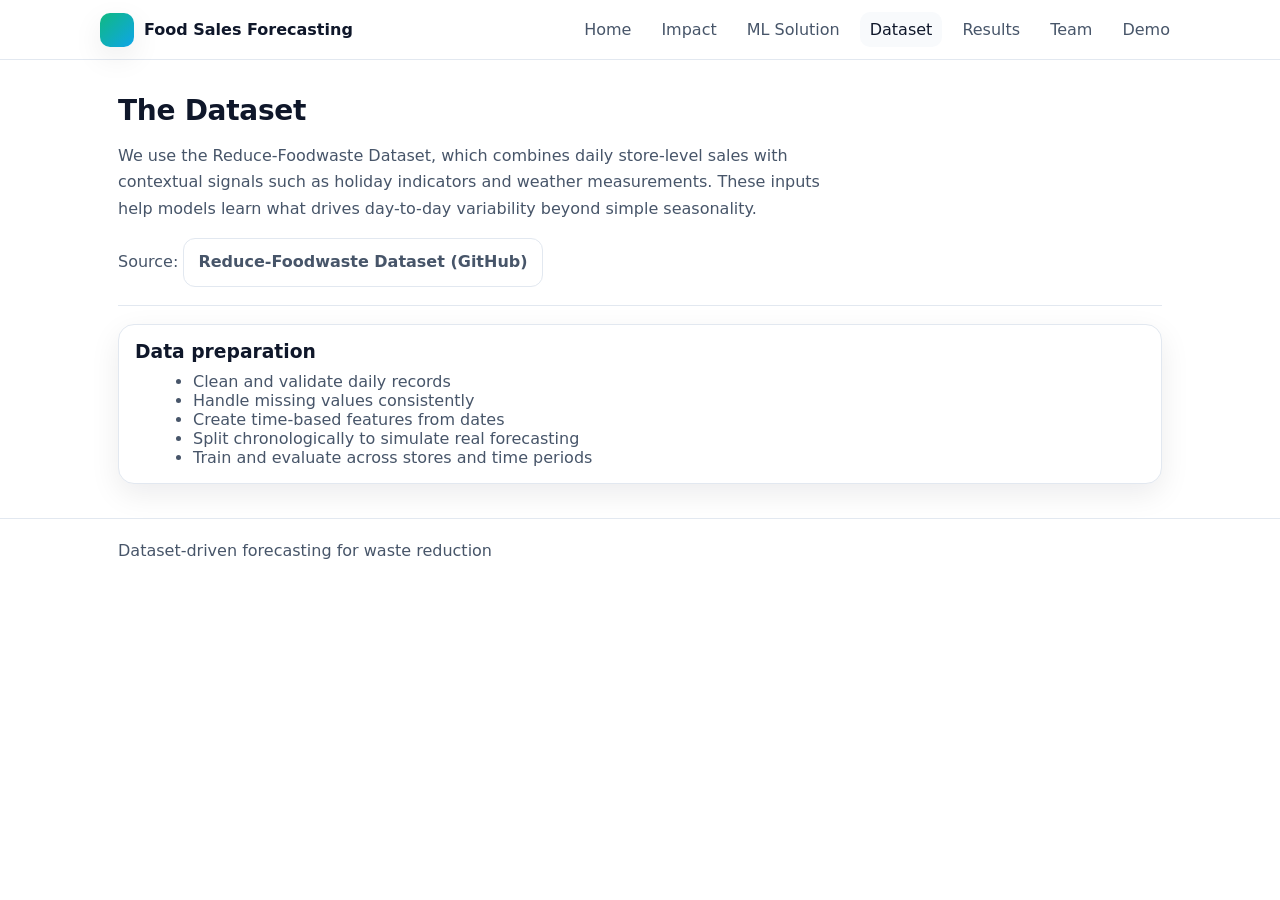
==== docs/dataset.html @ 309f730d "website" ====
<!doctype html>
<html lang="en">
<head>
  <meta charset="utf-8" />
  <meta name="viewport" content="width=device-width,initial-scale=1" />
  <title>Dataset · Food Sales Forecasting</title>
  <link rel="stylesheet" href="assets/style.css" />
</head>
<body>
  <header class="nav">
    <div class="container nav-inner">
      <a class="brand" href="index.html"><span class="logo"></span> Food Sales Forecasting</a>
      <nav class="links">
        <a href="index.html">Home</a>
        <a href="impact.html">Impact</a>
        <a href="ml-solution.html">ML Solution</a>
        <a class="active" href="dataset.html">Dataset</a>
        <a href="results.html">Results</a>
        <a href="team.html">Team</a>
        <a href="demo.html">Demo</a>
      </nav>
    </div>
  </header>

  <main class="section">
    <div class="container">
      <h2>The Dataset</h2>
      <p class="lead">
        We use the Reduce-Foodwaste Dataset, which combines daily store-level sales with contextual signals
        such as holiday indicators and weather measurements. These inputs help models learn what drives
        day-to-day variability beyond simple seasonality.
      </p>

      <p>
        Source:
        <a class="btn" href="https://github.com/Green-AI-Hub-Mittelstand/Reduce-Foodwaste-Dataset" target="_blank" rel="noreferrer">
          Reduce-Foodwaste Dataset (GitHub)
        </a>
      </p>

      <hr />

      <div class="pipe">
        <h3>Data preparation</h3>
        <ul>
          <li>Clean and validate daily records</li>
          <li>Handle missing values consistently</li>
          <li>Create time-based features from dates</li>
          <li>Split chronologically to simulate real forecasting</li>
          <li>Train and evaluate across stores and time periods</li>
        </ul>
      </div>
    </div>
  </main>

  <footer class="footer">
    <div class="container">Dataset-driven forecasting for waste reduction</div>
  </footer>
</body>
</html>
---- docs/assets/style.css ----
:root{
    --bg:#ffffff;
    --text:#0f172a;
    --muted:#475569;
    --card:#f8fafc;
    --border:#e2e8f0;
    --accent:#10b981; /* green/teal */
    --accent2:#0ea5e9; /* blue for subtle gradients */
    --shadow: 0 10px 30px rgba(2,6,23,.08);
    --radius:16px;
    --max: 1080px;
  }
  
  *{box-sizing:border-box}
  html,body{margin:0;padding:0;font-family:system-ui,-apple-system,Segoe UI,Roboto,Arial; color:var(--text); background:var(--bg)}
  a{color:inherit;text-decoration:none}
  p{line-height:1.65;color:var(--muted)}
  .container{max-width:var(--max);margin:0 auto;padding:0 18px}
  
  .nav{
    position:sticky; top:0; z-index:10;
    backdrop-filter:saturate(180%) blur(10px);
    background:rgba(255,255,255,.8);
    border-bottom:1px solid var(--border);
  }
  .nav-inner{display:flex;align-items:center;justify-content:space-between;padding:12px 0;gap:10px}
  .brand{display:flex;align-items:center;gap:10px;font-weight:700}
  .logo{
    width:34px;height:34px;border-radius:10px;
    background: linear-gradient(135deg,var(--accent),var(--accent2));
    box-shadow: var(--shadow);
  }
  .links{display:flex;flex-wrap:wrap;gap:10px}
  .links a{padding:8px 10px;border-radius:10px;color:var(--muted)}
  .links a.active, .links a:hover{background:var(--card);color:var(--text)}
  
  .hero{
    padding:62px 0 30px;
    background:
      radial-gradient(900px 400px at 10% -10%, rgba(16,185,129,.18), transparent 60%),
      radial-gradient(700px 320px at 90% 0%, rgba(14,165,233,.16), transparent 55%);
    border-bottom:1px solid var(--border);
  }
  .hero-grid{display:grid;grid-template-columns:1.3fr .7fr;gap:22px;align-items:center}
  @media (max-width: 900px){.hero-grid{grid-template-columns:1fr}}
  h1{margin:0 0 10px;font-size:44px;letter-spacing:-.02em;line-height:1.05}
  @media (max-width: 520px){h1{font-size:34px}}
  .kicker{display:inline-flex;gap:10px;align-items:center;padding:6px 10px;border:1px solid var(--border);border-radius:999px;background:#fff; color:var(--muted)}
  .kicker b{color:var(--text)}
  .cta{display:flex;gap:10px;flex-wrap:wrap;margin-top:16px}
  .btn{
    display:inline-flex;align-items:center;justify-content:center;
    padding:10px 14px;border-radius:12px;border:1px solid var(--border);
    background:#fff; box-shadow: none; font-weight:600;
  }
  .btn.primary{border-color:transparent;background:var(--text);color:#fff}
  .btn:hover{transform: translateY(-1px)}
  .badge{display:inline-flex;align-items:center;gap:8px;padding:10px 12px;border-radius:var(--radius);background:#fff;border:1px solid var(--border);box-shadow: var(--shadow)}
  .badge strong{display:block}
  .badge small{color:var(--muted)}
  
  .section{padding:34px 0}
  .section h2{margin:0 0 10px;font-size:28px;letter-spacing:-.01em}
  .section .lead{max-width:70ch}
  
  .grid3{display:grid;grid-template-columns:repeat(3,1fr);gap:14px;margin-top:16px}
  @media (max-width: 900px){.grid3{grid-template-columns:1fr}}
  .card{
    background:var(--card); border:1px solid var(--border); border-radius:var(--radius);
    padding:16px; box-shadow: none;
  }
  .card h3{margin:0 0 8px;font-size:18px}
  .card p{margin:0}
  
  .pipeline{display:grid;grid-template-columns:repeat(3,1fr);gap:14px;margin-top:14px}
  @media (max-width: 900px){.pipeline{grid-template-columns:1fr}}
  .pipe{
    background:#fff;border:1px solid var(--border);border-radius:var(--radius);padding:16px;box-shadow:var(--shadow)
  }
  .pipe h3{margin:0 0 8px}
  ul{margin:10px 0 0 18px;color:var(--muted)}
  hr{border:none;border-top:1px solid var(--border);margin:18px 0}
  
  .footer{
    padding:22px 0 30px;border-top:1px solid var(--border);color:var(--muted)
  }
  
  .table{
    width:100%; border-collapse:collapse; overflow:hidden; border-radius:12px; border:1px solid var(--border);
    background:#fff
  }
  .table th, .table td{padding:10px 12px;border-bottom:1px solid var(--border);text-align:left}
  .table th{background:var(--card);font-weight:700}
  .table tr:last-child td{border-bottom:none}
  
  .form{display:grid;grid-template-columns:repeat(2,1fr);gap:12px;margin-top:14px}
  @media (max-width: 900px){.form{grid-template-columns:1fr}}
  input, select{
    width:100%; padding:10px 12px; border-radius:12px; border:1px solid var(--border);
    background:#fff; outline:none;
  }
  pre{
    background:#0b1220;color:#e2e8f0; padding:14px; border-radius:14px; overflow:auto; border:1px solid rgba(226,232,240,.15)
  }
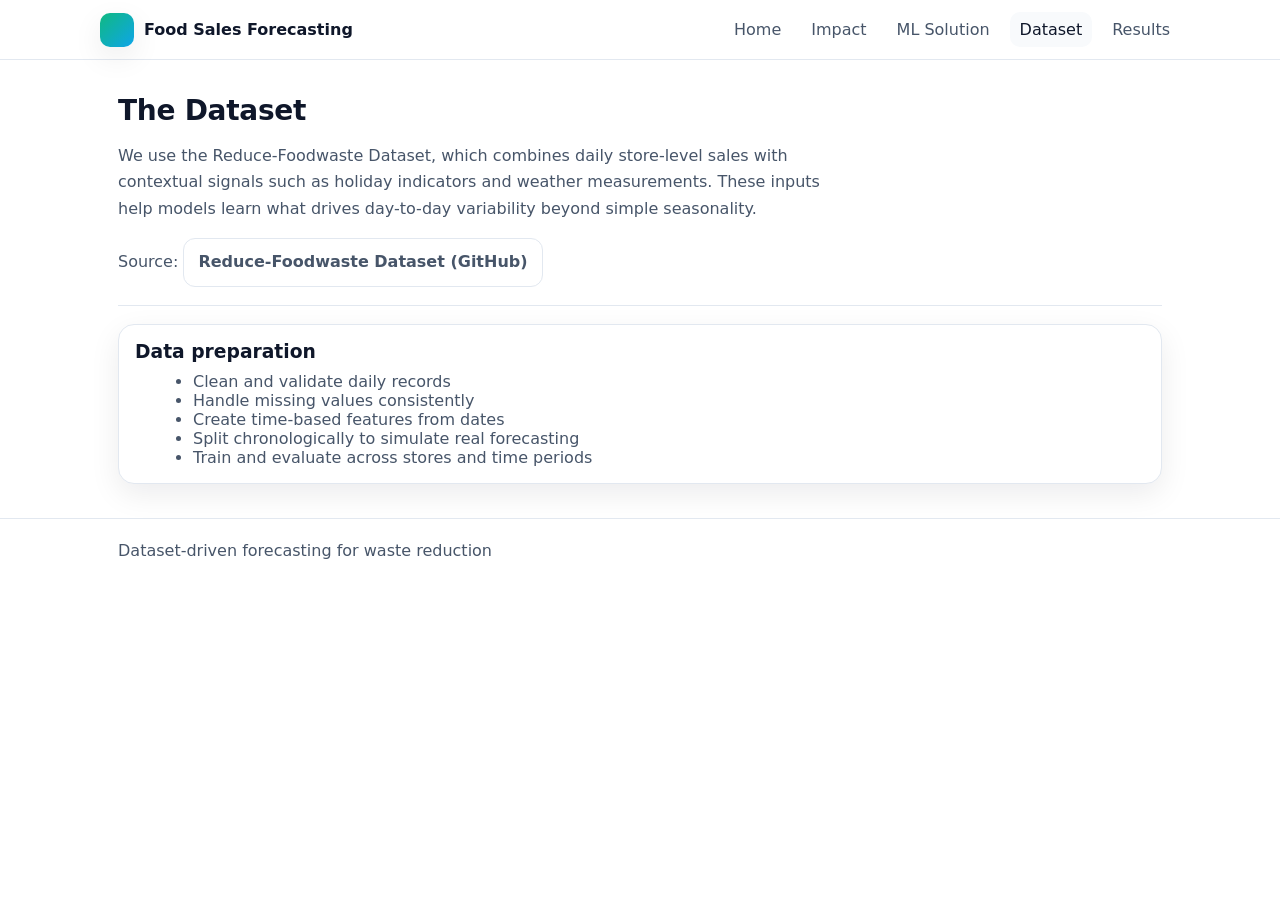
==== commit f5f5a5d5: "omproved home page" ====
--- a/docs/dataset.html
+++ b/docs/dataset.html
@@ -16,8 +16,6 @@
         <a href="ml-solution.html">ML Solution</a>
         <a class="active" href="dataset.html">Dataset</a>
         <a href="results.html">Results</a>
-        <a href="team.html">Team</a>
-        <a href="demo.html">Demo</a>
       </nav>
     </div>
   </header>
--- a/docs/assets/style.css
+++ b/docs/assets/style.css
@@ -101,4 +101,22 @@
   }
   pre{
     background:#0b1220;color:#e2e8f0; padding:14px; border-radius:14px; overflow:auto; border:1px solid rgba(226,232,240,.15)
+  }
+
+/* Hero background image (more robust) */
+.hero.hero-photo{
+    position: relative;
+  
+    /* layers: overlay gradient + image */
+    background-image:
+      linear-gradient(90deg,
+        rgba(255,255,255,.75) 0%,
+        rgba(255,255,255,.55) 55%,
+        rgba(255,255,255,.15) 100%
+      ),
+      url("./food_sales.jpg");   /* <-- IMPORTANT: use ./ */
+  
+    background-size: cover;
+    background-position: center;
+    background-repeat: no-repeat;
   }
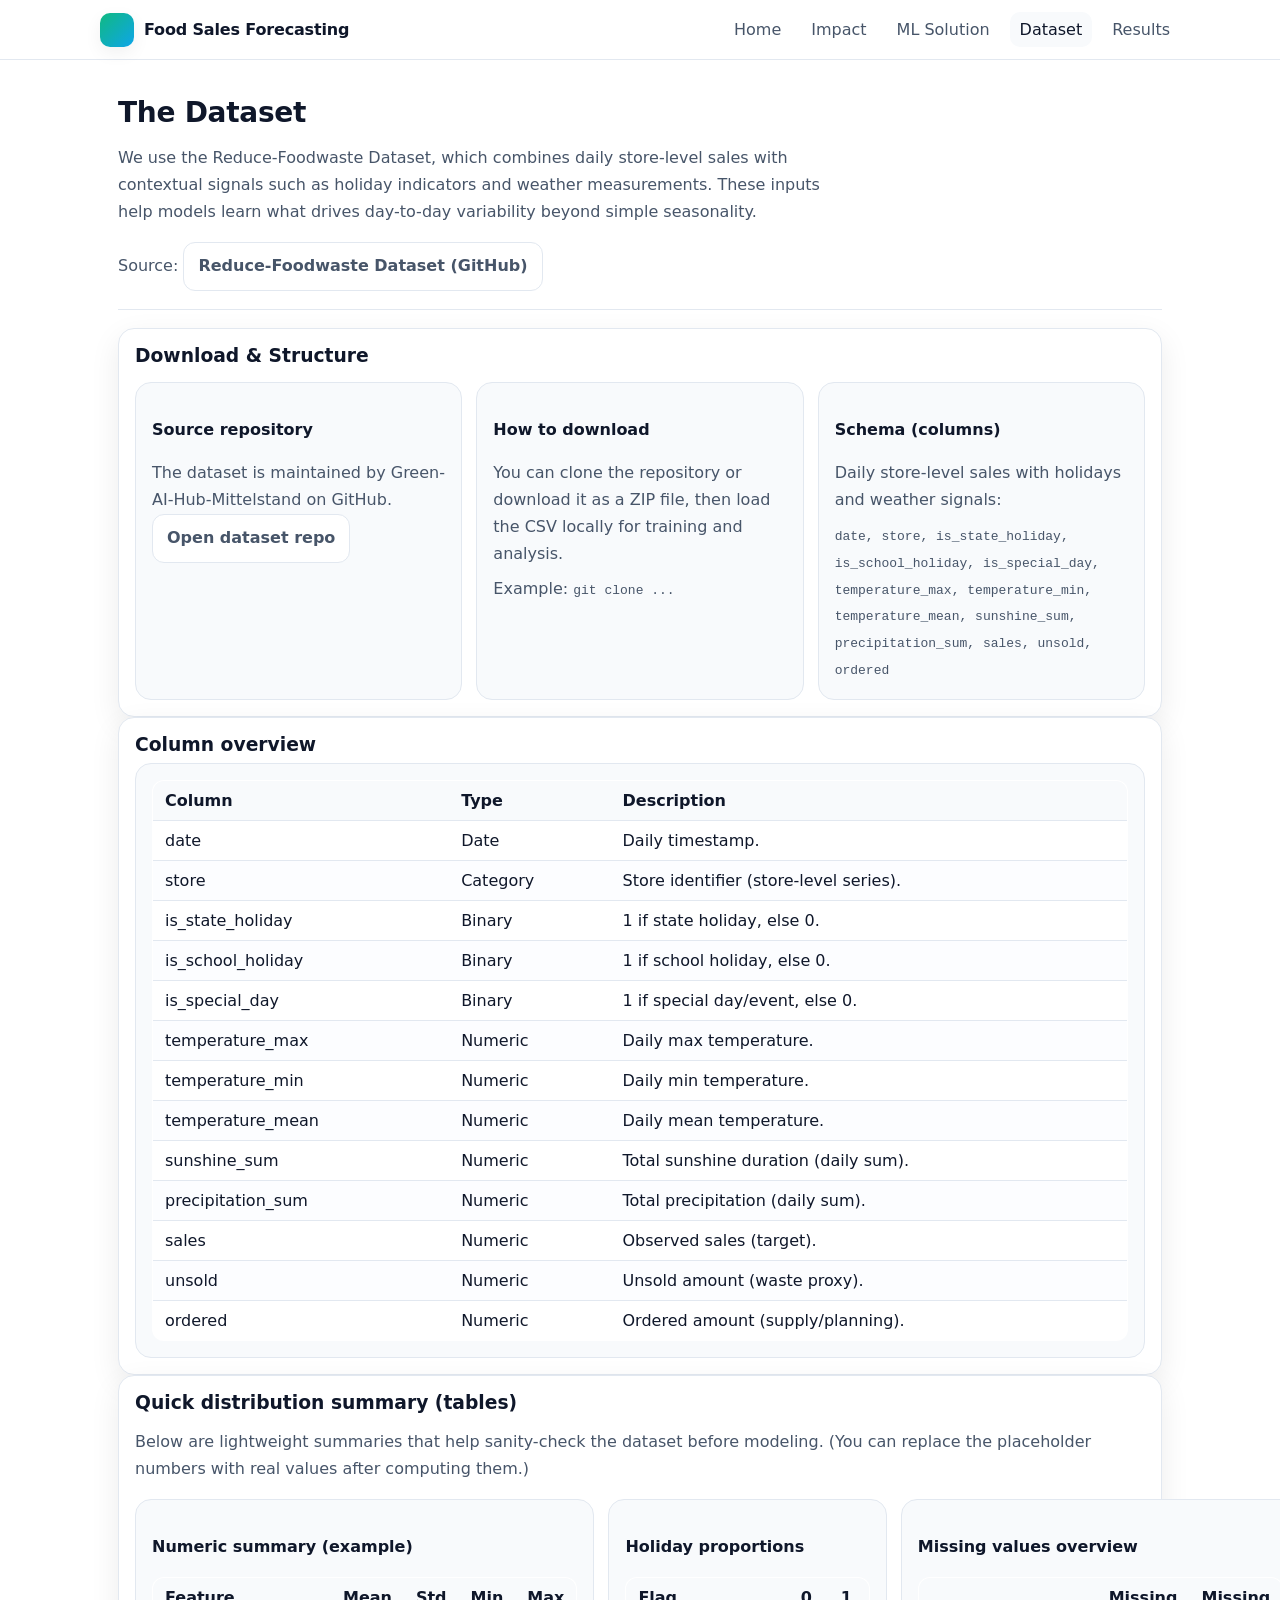
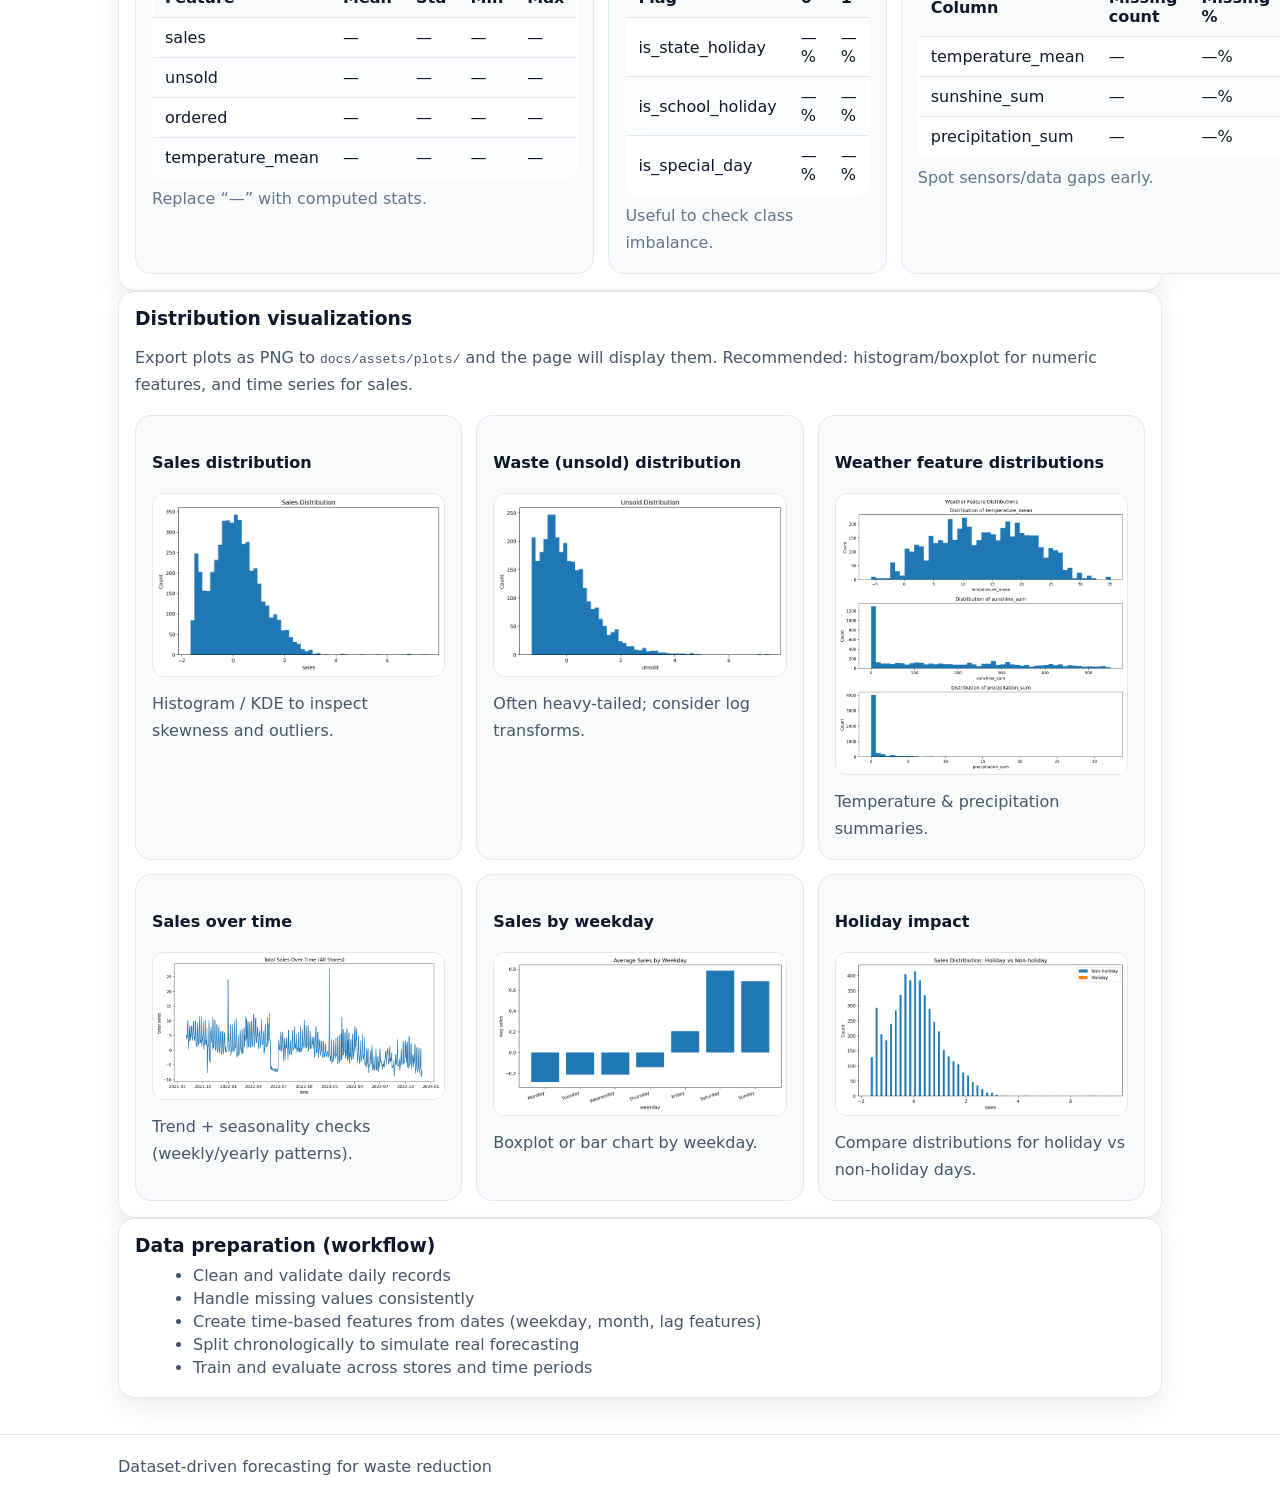
==== commit 10cfd40c: "Chores: Some enhancements and addition of requirements" ====
--- a/docs/dataset.html
+++ b/docs/dataset.html
@@ -38,16 +38,231 @@
 
       <hr />
 
-      <div class="pipe">
-        <h3>Data preparation</h3>
+
+      <section class="pipe">
+        <h3>Download & Structure</h3>
+
+        <div class="grid3">
+          <div class="card">
+            <h4>Source repository</h4>
+            <p style="color:#475569;">
+              The dataset is maintained by Green-AI-Hub-Mittelstand on GitHub.
+            </p>
+            <p>
+              <a class="btn" href="https://github.com/Green-AI-Hub-Mittelstand/Reduce-Foodwaste-Dataset" target="_blank" rel="noreferrer">
+                Open dataset repo
+              </a>
+            </p>
+          </div>
+
+          <div class="card">
+            <h4>How to download</h4>
+            <p style="color:#475569;">
+              You can clone the repository or download it as a ZIP file, then load the CSV locally for training and analysis.
+            </p>
+            <p style="color:#475569; margin-top:8px;">
+              Example: <code>git clone ...</code>
+            </p>
+          </div>
+
+          <div class="card">
+            <h4>Schema (columns)</h4>
+            <p style="color:#475569;">
+              Daily store-level sales with holidays and weather signals:
+            </p>
+            <p style="color:#475569; margin-top:8px;">
+              <code>date, store, is_state_holiday, is_school_holiday, is_special_day, temperature_max, temperature_min, temperature_mean, sunshine_sum, precipitation_sum, sales, unsold, ordered</code>
+            </p>
+          </div>
+        </div>
+      </section>
+
+      <section class="pipe">
+        <h3>Column overview</h3>
+        <div class="card" style="overflow:auto;">
+          <table class="table">
+            <thead>
+              <tr>
+                <th>Column</th>
+                <th>Type</th>
+                <th>Description</th>
+              </tr>
+            </thead>
+            <tbody>
+              <tr><td>date</td><td>Date</td><td>Daily timestamp.</td></tr>
+              <tr><td>store</td><td>Category</td><td>Store identifier (store-level series).</td></tr>
+              <tr><td>is_state_holiday</td><td>Binary</td><td>1 if state holiday, else 0.</td></tr>
+              <tr><td>is_school_holiday</td><td>Binary</td><td>1 if school holiday, else 0.</td></tr>
+              <tr><td>is_special_day</td><td>Binary</td><td>1 if special day/event, else 0.</td></tr>
+              <tr><td>temperature_max</td><td>Numeric</td><td>Daily max temperature.</td></tr>
+              <tr><td>temperature_min</td><td>Numeric</td><td>Daily min temperature.</td></tr>
+              <tr><td>temperature_mean</td><td>Numeric</td><td>Daily mean temperature.</td></tr>
+              <tr><td>sunshine_sum</td><td>Numeric</td><td>Total sunshine duration (daily sum).</td></tr>
+              <tr><td>precipitation_sum</td><td>Numeric</td><td>Total precipitation (daily sum).</td></tr>
+              <tr><td>sales</td><td>Numeric</td><td>Observed sales (target).</td></tr>
+              <tr><td>unsold</td><td>Numeric</td><td>Unsold amount (waste proxy).</td></tr>
+              <tr><td>ordered</td><td>Numeric</td><td>Ordered amount (supply/planning).</td></tr>
+            </tbody>
+          </table>
+        </div>
+      </section>
+
+      <section class="pipe">
+        <h3>Quick distribution summary (tables)</h3>
+        <p style="color:#475569;">
+          Below are lightweight summaries that help sanity-check the dataset before modeling.
+          (You can replace the placeholder numbers with real values after computing them.)
+        </p>
+
+        <div class="grid3">
+          <div class="card">
+            <h4>Numeric summary (example)</h4>
+            <div style="overflow:auto;">
+              <table class="table">
+                <thead>
+                  <tr><th>Feature</th><th>Mean</th><th>Std</th><th>Min</th><th>Max</th></tr>
+                </thead>
+                <tbody>
+                  <tr><td>sales</td><td>—</td><td>—</td><td>—</td><td>—</td></tr>
+                  <tr><td>unsold</td><td>—</td><td>—</td><td>—</td><td>—</td></tr>
+                  <tr><td>ordered</td><td>—</td><td>—</td><td>—</td><td>—</td></tr>
+                  <tr><td>temperature_mean</td><td>—</td><td>—</td><td>—</td><td>—</td></tr>
+                </tbody>
+              </table>
+            </div>
+            <p style="color:#64748b; margin-top:8px;">Replace “—” with computed stats.</p>
+          </div>
+
+          <div class="card">
+            <h4>Holiday proportions</h4>
+            <div style="overflow:auto;">
+              <table class="table">
+                <thead>
+                  <tr><th>Flag</th><th>0</th><th>1</th></tr>
+                </thead>
+                <tbody>
+                  <tr><td>is_state_holiday</td><td>—%</td><td>—%</td></tr>
+                  <tr><td>is_school_holiday</td><td>—%</td><td>—%</td></tr>
+                  <tr><td>is_special_day</td><td>—%</td><td>—%</td></tr>
+                </tbody>
+              </table>
+            </div>
+            <p style="color:#64748b; margin-top:8px;">Useful to check class imbalance.</p>
+          </div>
+
+          <div class="card">
+            <h4>Missing values overview</h4>
+            <div style="overflow:auto;">
+              <table class="table">
+                <thead>
+                  <tr><th>Column</th><th>Missing count</th><th>Missing %</th></tr>
+                </thead>
+                <tbody>
+                  <tr><td>temperature_mean</td><td>—</td><td>—%</td></tr>
+                  <tr><td>sunshine_sum</td><td>—</td><td>—%</td></tr>
+                  <tr><td>precipitation_sum</td><td>—</td><td>—%</td></tr>
+                </tbody>
+              </table>
+            </div>
+            <p style="color:#64748b; margin-top:8px;">Spot sensors/data gaps early.</p>
+          </div>
+        </div>
+      </section>
+
+      <section class="pipe">
+        <h3>Distribution visualizations</h3>
+        <p style="color:#475569;">
+          Export plots as PNG to <code>docs/assets/plots/</code> and the page will display them.
+          Recommended: histogram/boxplot for numeric features, and time series for sales.
+        </p>
+
+        <div class="grid3">
+          <div class="card">
+            <h4>Sales distribution</h4>
+            <img
+              src="assets/plots/dist_sales.png"
+              alt="Distribution of sales"
+              style="width:100%; border-radius:12px; border:1px solid #e2e8f0;"
+            >
+            <p style="margin-top:10px; color:#475569;">
+              Histogram / KDE to inspect skewness and outliers.
+            </p>
+          </div>
+
+          <div class="card">
+            <h4>Waste (unsold) distribution</h4>
+            <img
+              src="assets/plots/dist_unsold.png"
+              alt="Distribution of unsold"
+              style="width:100%; border-radius:12px; border:1px solid #e2e8f0;"
+            >
+            <p style="margin-top:10px; color:#475569;">
+              Often heavy-tailed; consider log transforms.
+            </p>
+          </div>
+
+          <div class="card">
+            <h4>Weather feature distributions</h4>
+            <img
+              src="assets/plots/dist_weather.png"
+              alt="Distributions of temperature and weather variables"
+              style="width:100%; border-radius:12px; border:1px solid #e2e8f0;"
+            >
+            <p style="margin-top:10px; color:#475569;">
+              Temperature & precipitation summaries.
+            </p>
+          </div>
+        </div>
+
+        <div class="grid3" style="margin-top:14px;">
+          <div class="card">
+            <h4>Sales over time</h4>
+            <img
+              src="assets/plots/timeseries_sales_total.png"
+              alt="Total sales over time"
+              style="width:100%; border-radius:12px; border:1px solid #e2e8f0;"
+            >
+            <p style="margin-top:10px; color:#475569;">
+              Trend + seasonality checks (weekly/yearly patterns).
+            </p>
+          </div>
+
+          <div class="card">
+            <h4>Sales by weekday</h4>
+            <img
+              src="assets/plots/sales_by_weekday.png"
+              alt="Sales by weekday"
+              style="width:100%; border-radius:12px; border:1px solid #e2e8f0;"
+            >
+            <p style="margin-top:10px; color:#475569;">
+              Boxplot or bar chart by weekday.
+            </p>
+          </div>
+
+          <div class="card">
+            <h4>Holiday impact</h4>
+            <img
+              src="assets/plots/sales_holiday_effect.png"
+              alt="Sales holiday effect"
+              style="width:100%; border-radius:12px; border:1px solid #e2e8f0;"
+            >
+            <p style="margin-top:10px; color:#475569;">
+              Compare distributions for holiday vs non-holiday days.
+            </p>
+          </div>
+        </div>
+      </section>
+
+      <section class="pipe">
+        <h3>Data preparation (workflow)</h3>
         <ul>
           <li>Clean and validate daily records</li>
           <li>Handle missing values consistently</li>
-          <li>Create time-based features from dates</li>
+          <li>Create time-based features from dates (weekday, month, lag features)</li>
           <li>Split chronologically to simulate real forecasting</li>
           <li>Train and evaluate across stores and time periods</li>
         </ul>
-      </div>
+      </section>
     </div>
   </main>
 
--- a/docs/assets/style.css
+++ b/docs/assets/style.css
@@ -4,119 +4,155 @@
     --muted:#475569;
     --card:#f8fafc;
     --border:#e2e8f0;
-    --accent:#10b981; /* green/teal */
-    --accent2:#0ea5e9; /* blue for subtle gradients */
-    --shadow: 0 10px 30px rgba(2,6,23,.08);
+    --accent:#10b981;
+    --accent2:#0ea5e9;
+    --shadow:0 10px 30px rgba(2,6,23,.08);
+    --shadow-soft:0 6px 18px rgba(2,6,23,.06);
     --radius:16px;
-    --max: 1080px;
+    --max:1080px;
+    --ring:0 0 0 3px rgba(14,165,233,.22);
   }
   
   *{box-sizing:border-box}
-  html,body{margin:0;padding:0;font-family:system-ui,-apple-system,Segoe UI,Roboto,Arial; color:var(--text); background:var(--bg)}
+  html,body{
+    margin:0;
+    padding:0;
+    font-family:"Plus Jakarta Sans","Inter",system-ui,-apple-system,"Segoe UI",Roboto,Arial,sans-serif;
+    color:var(--text);
+    background:var(--bg);
+  }
   a{color:inherit;text-decoration:none}
-  p{line-height:1.65;color:var(--muted)}
+  p{line-height:1.68;color:var(--muted)}
   .container{max-width:var(--max);margin:0 auto;padding:0 18px}
   
   .nav{
-    position:sticky; top:0; z-index:10;
+    position:sticky;top:0;z-index:20;
     backdrop-filter:saturate(180%) blur(10px);
-    background:rgba(255,255,255,.8);
+    background:rgba(255,255,255,.82);
     border-bottom:1px solid var(--border);
   }
   .nav-inner{display:flex;align-items:center;justify-content:space-between;padding:12px 0;gap:10px}
-  .brand{display:flex;align-items:center;gap:10px;font-weight:700}
+  .brand{display:flex;align-items:center;gap:10px;font-weight:700;letter-spacing:-.01em}
   .logo{
     width:34px;height:34px;border-radius:10px;
-    background: linear-gradient(135deg,var(--accent),var(--accent2));
-    box-shadow: var(--shadow);
+    background:linear-gradient(135deg,var(--accent),var(--accent2));
+    box-shadow:var(--shadow-soft);
   }
   .links{display:flex;flex-wrap:wrap;gap:10px}
-  .links a{padding:8px 10px;border-radius:10px;color:var(--muted)}
-  .links a.active, .links a:hover{background:var(--card);color:var(--text)}
+  .links a{
+    padding:8px 10px;border-radius:10px;color:var(--muted);
+    transition:all .2s ease;
+  }
+  .links a.active,.links a:hover{background:var(--card);color:var(--text)}
   
   .hero{
-    padding:62px 0 30px;
+    padding:62px 0 32px;
     background:
       radial-gradient(900px 400px at 10% -10%, rgba(16,185,129,.18), transparent 60%),
       radial-gradient(700px 320px at 90% 0%, rgba(14,165,233,.16), transparent 55%);
     border-bottom:1px solid var(--border);
   }
   .hero-grid{display:grid;grid-template-columns:1.3fr .7fr;gap:22px;align-items:center}
-  @media (max-width: 900px){.hero-grid{grid-template-columns:1fr}}
+  @media (max-width:900px){.hero-grid{grid-template-columns:1fr}}
+  
   h1{margin:0 0 10px;font-size:44px;letter-spacing:-.02em;line-height:1.05}
-  @media (max-width: 520px){h1{font-size:34px}}
-  .kicker{display:inline-flex;gap:10px;align-items:center;padding:6px 10px;border:1px solid var(--border);border-radius:999px;background:#fff; color:var(--muted)}
+  @media (max-width:520px){h1{font-size:34px}}
+  
+  .kicker{
+    display:inline-flex;gap:10px;align-items:center;
+    padding:6px 10px;border:1px solid var(--border);border-radius:999px;
+    background:#fff;color:var(--muted)
+  }
   .kicker b{color:var(--text)}
+  
   .cta{display:flex;gap:10px;flex-wrap:wrap;margin-top:16px}
   .btn{
     display:inline-flex;align-items:center;justify-content:center;
     padding:10px 14px;border-radius:12px;border:1px solid var(--border);
-    background:#fff; box-shadow: none; font-weight:600;
+    background:#fff;font-weight:600;
+    transition:transform .16s ease, box-shadow .2s ease, background .2s ease, color .2s ease;
   }
   .btn.primary{border-color:transparent;background:var(--text);color:#fff}
-  .btn:hover{transform: translateY(-1px)}
-  .badge{display:inline-flex;align-items:center;gap:8px;padding:10px 12px;border-radius:var(--radius);background:#fff;border:1px solid var(--border);box-shadow: var(--shadow)}
+  .btn:hover{transform:translateY(-1px);box-shadow:var(--shadow-soft)}
+  .btn:focus-visible{outline:none;box-shadow:var(--ring)}
+  
+  .badge{
+    display:inline-flex;align-items:center;gap:8px;
+    padding:10px 12px;border-radius:var(--radius);
+    background:#fff;border:1px solid var(--border);box-shadow:var(--shadow)
+  }
   .badge strong{display:block}
   .badge small{color:var(--muted)}
   
-  .section{padding:34px 0}
+  .section{padding:36px 0}
   .section h2{margin:0 0 10px;font-size:28px;letter-spacing:-.01em}
   .section .lead{max-width:70ch}
   
   .grid3{display:grid;grid-template-columns:repeat(3,1fr);gap:14px;margin-top:16px}
-  @media (max-width: 900px){.grid3{grid-template-columns:1fr}}
+  @media (max-width:900px){.grid3{grid-template-columns:1fr}}
+  
   .card{
-    background:var(--card); border:1px solid var(--border); border-radius:var(--radius);
-    padding:16px; box-shadow: none;
+    background:var(--card);border:1px solid var(--border);border-radius:var(--radius);
+    padding:16px;box-shadow:none;
   }
   .card h3{margin:0 0 8px;font-size:18px}
   .card p{margin:0}
   
   .pipeline{display:grid;grid-template-columns:repeat(3,1fr);gap:14px;margin-top:14px}
-  @media (max-width: 900px){.pipeline{grid-template-columns:1fr}}
+  @media (max-width:900px){.pipeline{grid-template-columns:1fr}}
+  
   .pipe{
-    background:#fff;border:1px solid var(--border);border-radius:var(--radius);padding:16px;box-shadow:var(--shadow)
+    background:#fff;border:1px solid var(--border);border-radius:var(--radius);
+    padding:16px;box-shadow:var(--shadow);
   }
   .pipe h3{margin:0 0 8px}
+  
   ul{margin:10px 0 0 18px;color:var(--muted)}
+  li{margin:4px 0}
+  
   hr{border:none;border-top:1px solid var(--border);margin:18px 0}
   
-  .footer{
-    padding:22px 0 30px;border-top:1px solid var(--border);color:var(--muted)
-  }
+  .footer{padding:22px 0 30px;border-top:1px solid var(--border);color:var(--muted)}
   
   .table{
-    width:100%; border-collapse:collapse; overflow:hidden; border-radius:12px; border:1px solid var(--border);
-    background:#fff
+    width:100%;border-collapse:collapse;overflow:hidden;
+    border-radius:12px;border:1px solid var(--border);background:#fff;
   }
-  .table th, .table td{padding:10px 12px;border-bottom:1px solid var(--border);text-align:left}
+  .table th,.table td{padding:10px 12px;border-bottom:1px solid var(--border);text-align:left}
   .table th{background:var(--card);font-weight:700}
+  .table tr:nth-child(even) td{background:#fcfdff}
   .table tr:last-child td{border-bottom:none}
   
   .form{display:grid;grid-template-columns:repeat(2,1fr);gap:12px;margin-top:14px}
-  @media (max-width: 900px){.form{grid-template-columns:1fr}}
-  input, select{
-    width:100%; padding:10px 12px; border-radius:12px; border:1px solid var(--border);
-    background:#fff; outline:none;
+  @media (max-width:900px){.form{grid-template-columns:1fr}}
+  
+  input,select{
+    width:100%;padding:10px 12px;border-radius:12px;border:1px solid var(--border);
+    background:#fff;outline:none;transition:border-color .2s ease, box-shadow .2s ease;
   }
+  input:focus,select:focus{border-color:var(--accent2);box-shadow:var(--ring)}
+  
   pre{
-    background:#0b1220;color:#e2e8f0; padding:14px; border-radius:14px; overflow:auto; border:1px solid rgba(226,232,240,.15)
+    background:#0b1220;color:#e2e8f0;padding:14px;border-radius:14px;overflow:auto;
+    border:1px solid rgba(226,232,240,.15)
   }
-
-/* Hero background image (more robust) */
-.hero.hero-photo{
-    position: relative;
   
-    /* layers: overlay gradient + image */
+  /* Hero background image (more robust) */
+  .hero.hero-photo{
+    position:relative;
     background-image:
       linear-gradient(90deg,
-        rgba(255,255,255,.75) 0%,
-        rgba(255,255,255,.55) 55%,
-        rgba(255,255,255,.15) 100%
+        rgba(255,255,255,.78) 0%,
+        rgba(255,255,255,.58) 55%,
+        rgba(255,255,255,.18) 100%
       ),
-      url("./food_sales.jpg");   /* <-- IMPORTANT: use ./ */
+      url("./food_sales.jpg");
+    background-size:cover;
+    background-position:center;
+    background-repeat:no-repeat;
+  }
   
-    background-size: cover;
-    background-position: center;
-    background-repeat: no-repeat;
-  }+  @media (prefers-reduced-motion: reduce){
+    *{transition:none !important;animation:none !important}
+  }
+  
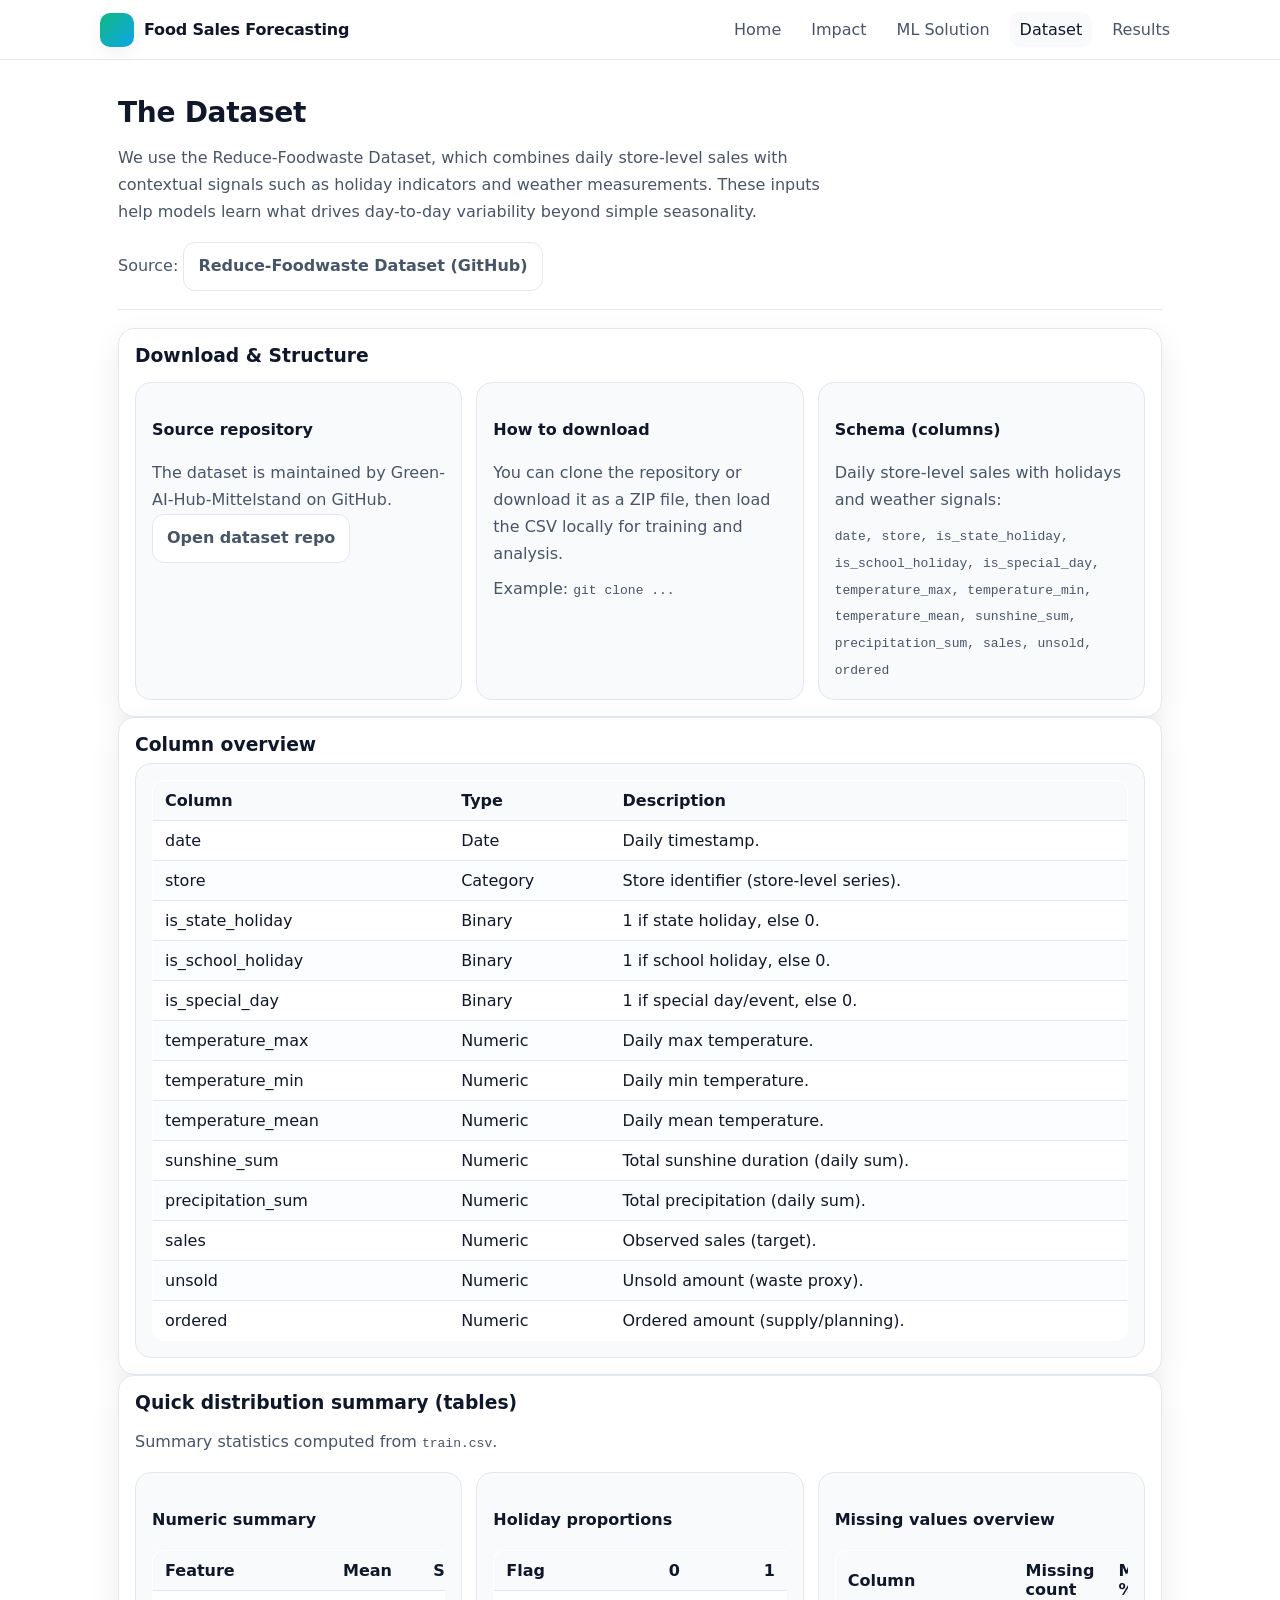
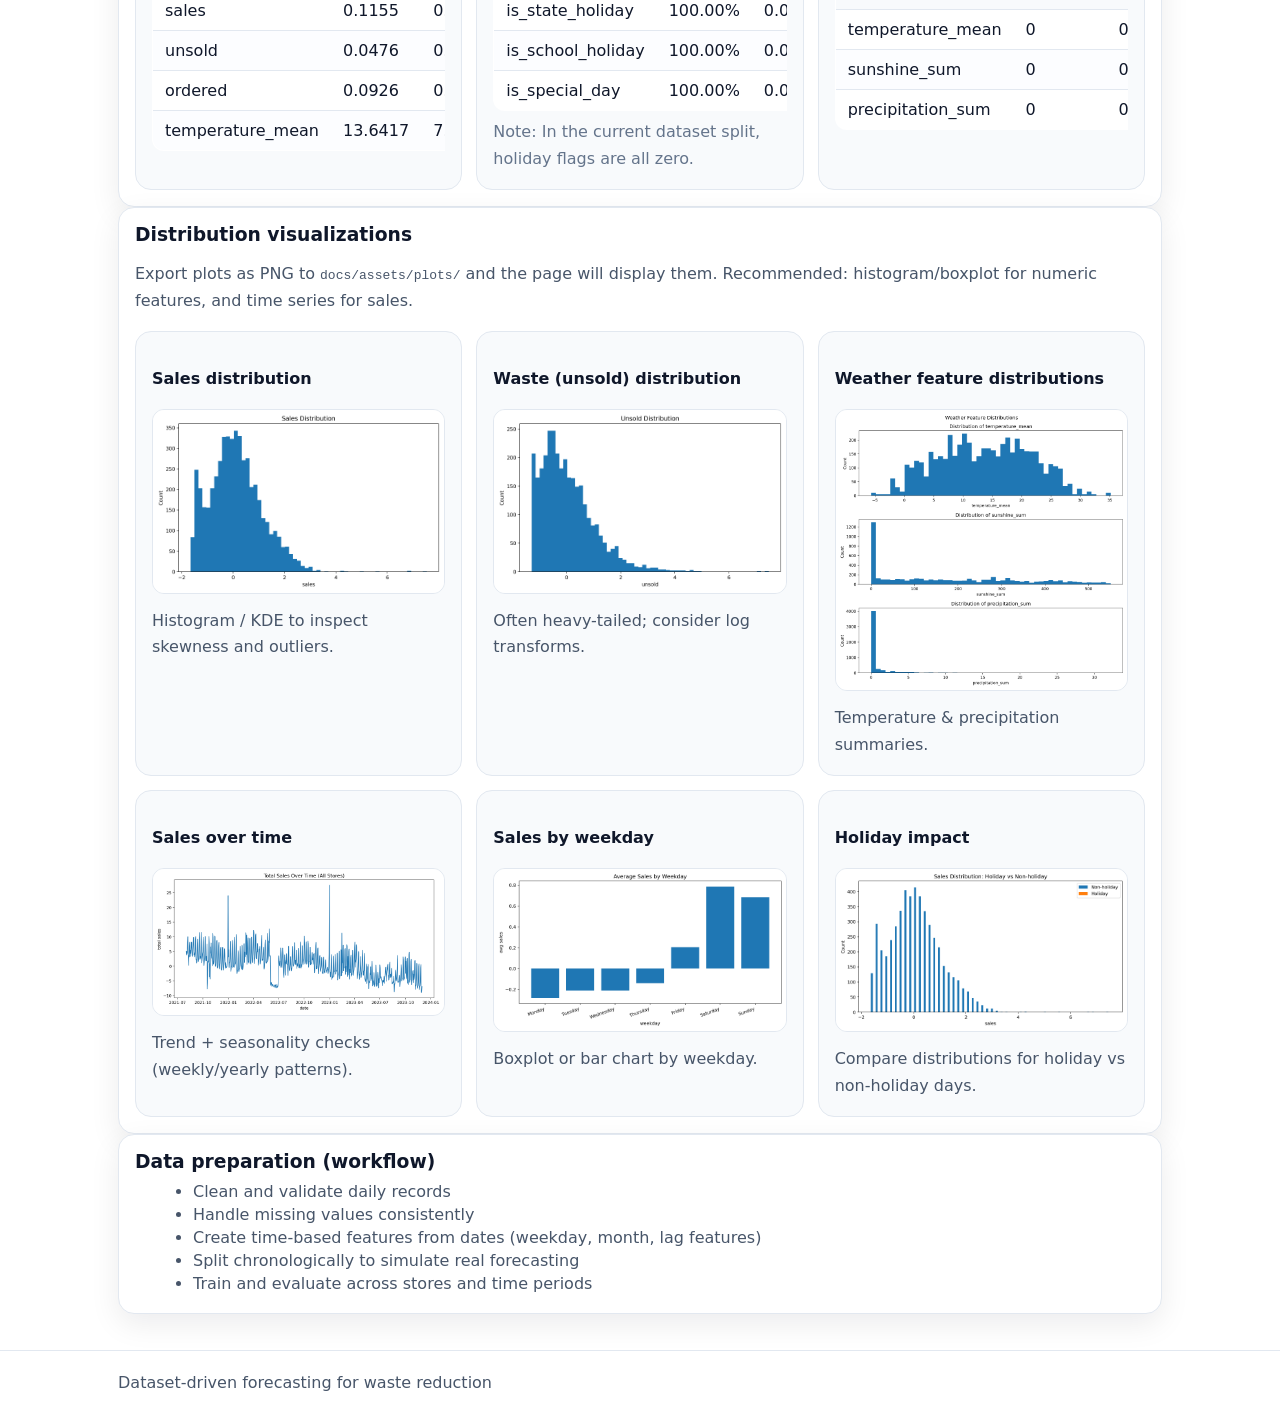
==== commit bdbdaf1e: "Features: fill the table of datasets" ====
--- a/docs/dataset.html
+++ b/docs/dataset.html
@@ -110,62 +110,80 @@
       <section class="pipe">
         <h3>Quick distribution summary (tables)</h3>
         <p style="color:#475569;">
-          Below are lightweight summaries that help sanity-check the dataset before modeling.
-          (You can replace the placeholder numbers with real values after computing them.)
+          Summary statistics computed from <code>train.csv</code>.
         </p>
 
         <div class="grid3">
-          <div class="card">
-            <h4>Numeric summary (example)</h4>
+
+          <!-- Numeric summary -->
+          <div class="card">
+            <h4>Numeric summary</h4>
             <div style="overflow:auto;">
               <table class="table">
                 <thead>
-                  <tr><th>Feature</th><th>Mean</th><th>Std</th><th>Min</th><th>Max</th></tr>
+                  <tr>
+                    <th>Feature</th>
+                    <th>Mean</th>
+                    <th>Std</th>
+                    <th>Min</th>
+                    <th>Max</th>
+                  </tr>
                 </thead>
                 <tbody>
-                  <tr><td>sales</td><td>—</td><td>—</td><td>—</td><td>—</td></tr>
-                  <tr><td>unsold</td><td>—</td><td>—</td><td>—</td><td>—</td></tr>
-                  <tr><td>ordered</td><td>—</td><td>—</td><td>—</td><td>—</td></tr>
-                  <tr><td>temperature_mean</td><td>—</td><td>—</td><td>—</td><td>—</td></tr>
+                  <tr><td>sales</td><td>0.1155</td><td>0.9977</td><td>-1.657</td><td>7.54</td></tr>
+                  <tr><td>unsold</td><td>0.0476</td><td>0.9945</td><td>-1.2898</td><td>7.4724</td></tr>
+                  <tr><td>ordered</td><td>0.0926</td><td>0.9675</td><td>-1.7158</td><td>7.8692</td></tr>
+                  <tr><td>temperature_mean</td><td>13.6417</td><td>7.8255</td><td>-5.6545</td><td>35.1727</td></tr>
                 </tbody>
               </table>
             </div>
-            <p style="color:#64748b; margin-top:8px;">Replace “—” with computed stats.</p>
-          </div>
-
+          </div>
+
+          <!-- Holiday proportions -->
           <div class="card">
             <h4>Holiday proportions</h4>
             <div style="overflow:auto;">
               <table class="table">
                 <thead>
-                  <tr><th>Flag</th><th>0</th><th>1</th></tr>
+                  <tr>
+                    <th>Flag</th>
+                    <th>0</th>
+                    <th>1</th>
+                  </tr>
                 </thead>
                 <tbody>
-                  <tr><td>is_state_holiday</td><td>—%</td><td>—%</td></tr>
-                  <tr><td>is_school_holiday</td><td>—%</td><td>—%</td></tr>
-                  <tr><td>is_special_day</td><td>—%</td><td>—%</td></tr>
+                  <tr><td>is_state_holiday</td><td>100.00%</td><td>0.00%</td></tr>
+                  <tr><td>is_school_holiday</td><td>100.00%</td><td>0.00%</td></tr>
+                  <tr><td>is_special_day</td><td>100.00%</td><td>0.00%</td></tr>
                 </tbody>
               </table>
             </div>
-            <p style="color:#64748b; margin-top:8px;">Useful to check class imbalance.</p>
-          </div>
-
+            <p style="color:#64748b; margin-top:8px;">
+              Note: In the current dataset split, holiday flags are all zero.
+            </p>
+          </div>
+
+          <!-- Missing overview -->
           <div class="card">
             <h4>Missing values overview</h4>
             <div style="overflow:auto;">
               <table class="table">
                 <thead>
-                  <tr><th>Column</th><th>Missing count</th><th>Missing %</th></tr>
+                  <tr>
+                    <th>Column</th>
+                    <th>Missing count</th>
+                    <th>Missing %</th>
+                  </tr>
                 </thead>
                 <tbody>
-                  <tr><td>temperature_mean</td><td>—</td><td>—%</td></tr>
-                  <tr><td>sunshine_sum</td><td>—</td><td>—%</td></tr>
-                  <tr><td>precipitation_sum</td><td>—</td><td>—%</td></tr>
+                  <tr><td>temperature_mean</td><td>0</td><td>0.00%</td></tr>
+                  <tr><td>sunshine_sum</td><td>0</td><td>0.00%</td></tr>
+                  <tr><td>precipitation_sum</td><td>0</td><td>0.00%</td></tr>
                 </tbody>
               </table>
             </div>
-            <p style="color:#64748b; margin-top:8px;">Spot sensors/data gaps early.</p>
-          </div>
+          </div>
+
         </div>
       </section>
 
--- a/docs/assets/style.css
+++ b/docs/assets/style.css
@@ -88,8 +88,21 @@
   .section h2{margin:0 0 10px;font-size:28px;letter-spacing:-.01em}
   .section .lead{max-width:70ch}
   
-  .grid3{display:grid;grid-template-columns:repeat(3,1fr);gap:14px;margin-top:16px}
-  @media (max-width:900px){.grid3{grid-template-columns:1fr}}
+  .grid3{
+    display:grid;
+    grid-template-columns:repeat(3, minmax(0, 1fr));
+    gap:14px;
+    margin-top:16px;
+  }
+  .card{min-width:0}
+
+  @media (max-width: 1100px){
+    .grid3{grid-template-columns:repeat(2, minmax(0, 1fr))}
+  }
+
+  @media (max-width: 720px){
+    .grid3{grid-template-columns:1fr}
+  }
   
   .card{
     background:var(--card);border:1px solid var(--border);border-radius:var(--radius);
